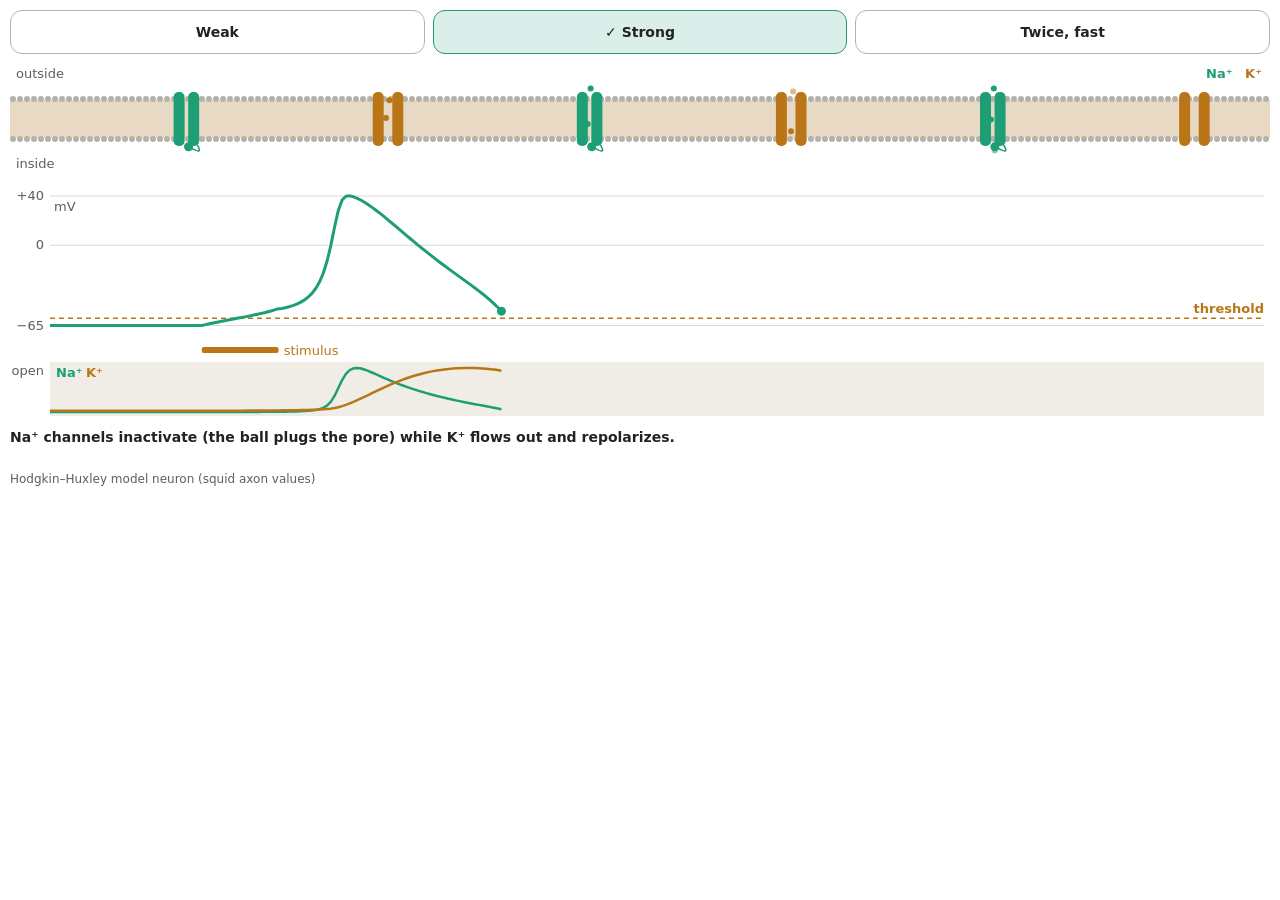
==== content/assets/action-potential-model.html @ f96d9caf "A2-L3: live Hodgkin–Huxley action potential (visuals overhaul pilot) Co-Authored-By: Claude Opus 5.5" ====
<!doctype html>
<html lang="en"><head><meta charset="utf-8"><meta name="color-scheme" content="light dark"><meta name="viewport" content="width=device-width, initial-scale=1">
<!--
  The action potential, computed live from the Hodgkin–Huxley model (1952; modern sign convention,
  rest −65 mV, squid-axon constants at 6.3 °C). Nothing on screen is hand-drawn: the voltage trace,
  how open the Na⁺ and K⁺ channels are, the inactivation "ball", the ion flow and the threshold line
  all come from the same simulation, so the timing and order of events are the model's, not an artist's.
  Top: a patch of membrane with three Na⁺ channels (activation opens the pore, a ball-and-chain
  inactivation gate plugs it) and three K⁺ channels. Middle: membrane voltage. Bottom: the fraction of
  Na⁺ and K⁺ channels open. Buttons replay a weak stimulus (sub-threshold), a strong one (a spike) or
  two strong ones 5 ms apart (the second fails: refractory period).
-->
<style>
  :root{--text:#22221f;--muted:#5f5e5a;--line:#dcdad1;--line-strong:#b4b2a9;--surface-2:#efede6;--na:#1D9E75;--k:#ba7517;--lipid:#e8d9c4;}
  @media (prefers-color-scheme:dark){:root{--text:#f1efe8;--muted:#b4b2a9;--line:#3a3a37;--line-strong:#5f5e5a;--surface-2:#2c2c2a;--na:#32c48f;--k:#ef9f27;--lipid:#4a4237;}}
  html,body{background:transparent;margin:0}
  body{font-family:-apple-system,BlinkMacSystemFont,"SF Pro Text",system-ui,sans-serif;color:var(--text);font-size:14px;padding:10px 10px 8px}
  .seg{display:flex;gap:8px;margin:0 0 8px}
  .seg button{flex:1;min-height:44px;border:1.5px solid var(--line-strong);border-radius:12px;background:transparent;color:var(--text);font:inherit;font-weight:600;cursor:pointer;padding:0 4px}
  .seg button.sel{border-color:var(--na);background:color-mix(in srgb,var(--na) 16%,transparent)}
  .seg button.sel::before{content:"✓ ";font-weight:800}
  canvas{display:block;width:100%}
  .say{min-height:40px;margin:6px 0 0;font-weight:600;line-height:1.4}
  .src{margin:4px 0 0;font-size:12px;color:var(--muted)}
</style></head>
<body>
  <div class="seg" role="radiogroup" aria-label="Stimulus">
    <button data-run="weak" role="radio" aria-checked="false">Weak</button>
    <button data-run="strong" role="radio" aria-checked="true" class="sel">Strong</button>
    <button data-run="twice" role="radio" aria-checked="false">Twice, fast</button>
  </div>
  <canvas id="c" role="img" aria-label="A patch of membrane with sodium and potassium channels above a live voltage trace and a plot of how many of each channel are open."></canvas>
  <p class="say" id="say" aria-live="polite"></p>
  <p class="src">Hodgkin–Huxley model neuron (squid axon values)</p>
<script>
(function () {
  // ---------- the model ----------
  var DT = 0.01, T = 16, PULSE_AT = 2, PULSE_MS = 1, SECOND_AT = 7;
  var ENA = 50, EK = -77, EL = -54.387, GNA = 120, GK = 36, GL = 0.3;
  function rates(V) {
    var x = V + 40, y = V + 55;
    return [
      Math.abs(x) < 1e-6 ? 1 : 0.1 * x / (1 - Math.exp(-x / 10)), 4 * Math.exp(-(V + 65) / 18),
      0.07 * Math.exp(-(V + 65) / 20), 1 / (1 + Math.exp(-(V + 35) / 10)),
      Math.abs(y) < 1e-6 ? 0.1 : 0.01 * y / (1 - Math.exp(-y / 10)), 0.125 * Math.exp(-(V + 65) / 80)];
  }
  // Runs T ms; pulses = [[start, amplitude µA/cm²], ...]. Returns one sample per 0.05 ms.
  function simulate(pulses) {
    var V = -65, r = rates(V), m = r[0] / (r[0] + r[1]), h = r[2] / (r[2] + r[3]), n = r[4] / (r[4] + r[5]);
    var out = [], steps = Math.round(T / DT);
    for (var i = 0; i <= steps; i++) {
      var t = i * DT, I = 0;
      for (var p = 0; p < pulses.length; p++) if (t >= pulses[p][0] && t < pulses[p][0] + PULSE_MS) I += pulses[p][1];
      if (i % 5 === 0) out.push({ t: t, V: V, m: m, h: h, n: n, gna: GNA * m * m * m * h, gk: GK * n * n * n * n, I: I });
      r = rates(V);
      var dV = I - GNA * m * m * m * h * (V - ENA) - GK * n * n * n * n * (V - EK) - GL * (V - EL);
      V += DT * dV;
      m += DT * (r[0] * (1 - m) - r[1] * m); h += DT * (r[2] * (1 - h) - r[3] * h); n += DT * (r[4] * (1 - n) - r[5] * n);
    }
    return out;
  }
  var peak = function (run) { return run.reduce(function (a, s) { return Math.max(a, s.V); }, -99); };
  // Threshold isn't typed in: find the smallest 1 ms pulse that fires, and the voltage it reaches.
  var lo = 0, hi = 40;
  for (var k = 0; k < 24; k++) { var mid = (lo + hi) / 2; if (peak(simulate([[PULSE_AT, mid]])) > 0) hi = mid; else lo = mid; }
  var TH_AMP = hi, edge = simulate([[PULSE_AT, hi]]);
  var TH_V = edge[Math.round((PULSE_AT + PULSE_MS) / 0.05)].V;
  var RUNS = {
    weak: simulate([[PULSE_AT, TH_AMP * 0.6]]),
    strong: simulate([[PULSE_AT, TH_AMP * 2]]),
    twice: simulate([[PULSE_AT, TH_AMP * 2], [SECOND_AT, TH_AMP * 2]])
  };
  var GNA_MAX = RUNS.strong.reduce(function (a, s) { return Math.max(a, s.gna); }, 0);
  var GK_MAX = RUNS.strong.reduce(function (a, s) { return Math.max(a, s.gk); }, 0);
  var M3_MAX = RUNS.strong.reduce(function (a, s) { return Math.max(a, s.m * s.m * s.m); }, 0);
  var H_REST = RUNS.strong[0].h;

  // ---------- what the readout says, from the model's state ----------
  function phase(run, i, name) {
    var s = run[i], t = s.t;
    if (t < PULSE_AT) return 'At rest. A few K⁺ channels are open; Na⁺ channels are closed.';
    if (name === 'weak') return s.I > 0 ? 'A weak stimulus nudges the voltage up…'
      : 'Below threshold: K⁺ and leak currents win, and it settles back to rest. No spike.';
    if (name === 'twice' && t >= SECOND_AT) return 'Second stimulus, 5 ms later: most Na⁺ channels are still inactivated, so no spike. This is the refractory period.';
    if (s.I > 0) return 'A strong stimulus pushes the voltage past threshold…';
    var rising = i + 1 < run.length && run[i + 1].V > s.V;
    if (rising && s.V > TH_V) return 'Na⁺ channels open, Na⁺ rushes in, which opens more: the positive-feedback upstroke.';
    if (s.V > -40 || (s.gk / GK_MAX > 0.5 && s.V > -60)) return 'Na⁺ channels inactivate (the ball plugs the pore) while K⁺ flows out and repolarizes.';
    if (s.V < -66) return 'Undershoot: K⁺ channels close slowly, so the voltage dips below rest before recovering.';
    return 'Back toward rest.';
  }

  // ---------- drawing ----------
  var cv = document.getElementById('c'), ctx = cv.getContext('2d'), say = document.getElementById('say');
  var W = 0, H = 0, col = {};
  function readColors() {
    var cs = getComputedStyle(document.documentElement);
    ['text', 'muted', 'line', 'line-strong', 'surface-2', 'na', 'k', 'lipid'].forEach(function (k) { col[k] = cs.getPropertyValue('--' + k).trim(); });
  }
  function size() {
    W = cv.clientWidth || 320; H = Math.round(Math.min(360, Math.max(300, W * 1.05)));
    var d = window.devicePixelRatio || 1;
    cv.width = Math.round(W * d); cv.height = Math.round(H * d); cv.style.height = H + 'px';
    ctx.setTransform(d, 0, 0, d, 0, 0);
  }
  var MEM_H = 112, PLOT_T = 0, PLOT_B = 0, G_T = 0, G_B = 0, PL = 40, PR = 0;
  function layout() { PR = W - 6; PLOT_T = MEM_H + 22; PLOT_B = H - 78; G_T = H - 60; G_B = H - 6; }
  var vy = function (V) { return PLOT_T + (40 - V) / (40 + 80) * (PLOT_B - PLOT_T); };
  var tx = function (t) { return PL + t / T * (PR - PL); };
  function label(s, x, y, c, align, weight) {
    ctx.fillStyle = c; ctx.font = (weight || 600) + ' 13px -apple-system,system-ui,sans-serif';
    ctx.textAlign = align || 'left'; ctx.fillText(s, x, y);
  }

  // Ions in flight: {x, y0, y1, p (0–1 progress), na: bool}
  var ions = [];
  var CH = [{ na: true, f: 0.14 }, { na: false, f: 0.30 }, { na: true, f: 0.46 }, { na: false, f: 0.62 }, { na: true, f: 0.78 }, { na: false, f: 0.94 }];
  function membrane(s) {
    var top = 34, bot = 80;
    label('outside', 6, 16, col.muted, 'left', 400); label('inside', 6, MEM_H - 6, col.muted, 'left', 400);
    label('Na⁺', W - 64, 16, col.na); label('K⁺', W - 8, 16, col.k, 'right');
    // bilayer: two rows of heads with tails
    ctx.fillStyle = col.lipid; ctx.fillRect(0, top + 4, W, bot - top - 8);
    for (var x = 3; x < W; x += 7) {
      ctx.fillStyle = col['line-strong'];
      ctx.beginPath(); ctx.arc(x, top + 3, 3, 0, 6.283); ctx.fill();
      ctx.beginPath(); ctx.arc(x, bot - 3, 3, 0, 6.283); ctx.fill();
    }
    CH.forEach(function (c) {
      var x = c.f * W, open, color = c.na ? col.na : col.k;
      if (c.na) open = Math.min(1, s.m * s.m * s.m / M3_MAX); else open = Math.min(1, s.gk / GK_MAX);
      var gap = 2 + 7 * open, w = 11;
      ctx.fillStyle = color;
      roundRect(x - gap / 2 - w, top - 4, w, bot - top + 8, 5); roundRect(x + gap / 2, top - 4, w, bot - top + 8, 5);
      if (c.na) { // inactivation ball on a chain, hanging inside; it swings into the pore as h falls
        var inact = Math.max(0, Math.min(1, 1 - s.h / H_REST)), bx = x + 16 - 16 * inact, by = bot + 16 - 13 * inact;
        ctx.strokeStyle = color; ctx.lineWidth = 1.5;
        ctx.beginPath(); ctx.moveTo(x + gap / 2 + w - 2, bot + 3); ctx.quadraticCurveTo(x + 18, bot + 14, bx, by); ctx.stroke();
        ctx.beginPath(); ctx.arc(bx, by, 4.5, 0, 6.283); ctx.fill();
      }
    });
    // current through each channel type sets how many ions set off this frame
    var naFlux = s.gna * (ENA - s.V) / (GNA_MAX * 100), kFlux = s.gk * (s.V - EK) / (GK_MAX * 100);
    CH.forEach(function (c) {
      var f = c.na ? naFlux : kFlux;
      if (Math.random() < f * 0.4) ions.push({ x: c.f * W, y0: c.na ? 22 : MEM_H - 16, y1: c.na ? MEM_H - 16 : 22, p: 0, na: c.na });
    });
    ions = ions.filter(function (o) { return o.p < 1; });
    ions.forEach(function (o) {
      o.p += 0.06;
      ctx.globalAlpha = o.p < 0.8 ? 1 : (1 - o.p) * 5;
      ctx.fillStyle = o.na ? col.na : col.k;
      ctx.beginPath(); ctx.arc(o.x + Math.sin(o.p * 9) * 2, o.y0 + (o.y1 - o.y0) * o.p, 3, 0, 6.283); ctx.fill();
    });
    ctx.globalAlpha = 1;
  }
  function roundRect(x, y, w, h, r) { ctx.beginPath(); ctx.moveTo(x + r, y); ctx.arcTo(x + w, y, x + w, y + h, r); ctx.arcTo(x + w, y + h, x, y + h, r); ctx.arcTo(x, y + h, x, y, r); ctx.arcTo(x, y, x + w, y, r); ctx.fill(); }

  function plots(run, upto) {
    // axes, ticks and the threshold the model found
    ctx.strokeStyle = col.line; ctx.lineWidth = 1;
    [40, 0, -65].forEach(function (v) { ctx.beginPath(); ctx.moveTo(PL, vy(v)); ctx.lineTo(PR, vy(v)); ctx.stroke(); });
    label('+40', PL - 6, vy(40) + 4, col.muted, 'right', 400); label('0', PL - 6, vy(0) + 4, col.muted, 'right', 400);
    label('−65', PL - 6, vy(-65) + 4, col.muted, 'right', 400); label('mV', PL + 4, vy(40) + 15, col.muted, 'left', 400);
    ctx.setLineDash([5, 4]); ctx.strokeStyle = col.k; ctx.lineWidth = 1.5;
    ctx.beginPath(); ctx.moveTo(PL, vy(TH_V)); ctx.lineTo(PR, vy(TH_V)); ctx.stroke(); ctx.setLineDash([]);
    label('threshold', PR, vy(TH_V) - 5, col.k, 'right');
    // stimulus marks under the trace
    var stims = name === 'twice' ? [PULSE_AT, SECOND_AT] : [PULSE_AT];
    stims.forEach(function (t0, j) {
      if (run[upto].t < t0) return;
      ctx.fillStyle = col.k; roundRect(tx(t0), PLOT_B + 3, tx(Math.min(t0 + PULSE_MS, run[upto].t)) - tx(t0) + 1, 6, 2);
      if (!j) label('stimulus', tx(t0 + PULSE_MS) + 6, PLOT_B + 11, col.k, 'left', 400);
    });
    // voltage
    ctx.strokeStyle = col.na; ctx.lineWidth = 3; ctx.lineJoin = 'round'; ctx.beginPath();
    for (var i = 0; i <= upto; i++) { var s = run[i]; i ? ctx.lineTo(tx(s.t), vy(s.V)) : ctx.moveTo(tx(s.t), vy(s.V)); }
    ctx.stroke();
    var cur = run[upto]; ctx.fillStyle = col.na; ctx.beginPath(); ctx.arc(tx(cur.t), vy(cur.V), 4.5, 0, 6.283); ctx.fill();
    // fraction of channels open
    ctx.fillStyle = col['surface-2']; ctx.fillRect(PL, G_T, PR - PL, G_B - G_T);
    [['gna', GNA_MAX, col.na], ['gk', GK_MAX, col.k]].forEach(function (g) {
      ctx.strokeStyle = g[2]; ctx.lineWidth = 2.5; ctx.beginPath();
      for (var i = 0; i <= upto; i++) { var s = run[i], y = G_B - 4 - Math.min(1, s[g[0]] / g[1]) * (G_B - G_T - 10); i ? ctx.lineTo(tx(s.t), y) : ctx.moveTo(tx(s.t), y); }
      ctx.stroke();
    });
    label('open', PL - 6, G_T + 13, col.muted, 'right', 400);
    label('Na⁺', PL + 6, G_T + 15, col.na); label('K⁺', PL + 36, G_T + 15, col.k);
  }

  // ---------- playback: 1 ms of model time takes 250 ms ----------
  var name = 'strong', start = 0, holdUntil = 0, still = matchMedia('(prefers-reduced-motion: reduce)').matches;
  function frame(now) {
    var run = RUNS[name], last = run.length - 1, i;
    if (still) i = last;
    else {
      if (!start) start = now;
      var ms = (now - start) / 250; i = Math.min(last, Math.round(ms / 0.05));
      if (i === last && !holdUntil) holdUntil = now + 2200;
      if (holdUntil && now > holdUntil) { start = now; holdUntil = 0; ions = []; i = 0; }
    }
    ctx.clearRect(0, 0, W, H);
    membrane(run[i]); plots(run, i);
    var text = still ? phase(run, name === 'strong' ? Math.round(4.2 / 0.05) : last, name) : phase(run, i, name);
    if (say.textContent !== text) say.textContent = text;
    if (!still) requestAnimationFrame(frame);
  }
  document.querySelectorAll('.seg button').forEach(function (b) {
    b.onclick = function () {
      name = b.dataset.run; start = 0; holdUntil = 0; ions = [];
      document.querySelectorAll('.seg button').forEach(function (x) { var on = x === b; x.classList.toggle('sel', on); x.setAttribute('aria-checked', String(on)); });
      if (still) requestAnimationFrame(frame);
    };
  });
  readColors(); size(); layout();
  matchMedia('(prefers-color-scheme: dark)').addEventListener('change', function () { readColors(); if (still) requestAnimationFrame(frame); });
  addEventListener('resize', function () { size(); layout(); if (still) requestAnimationFrame(frame); });
  requestAnimationFrame(frame);
})();
</script>
</body></html>
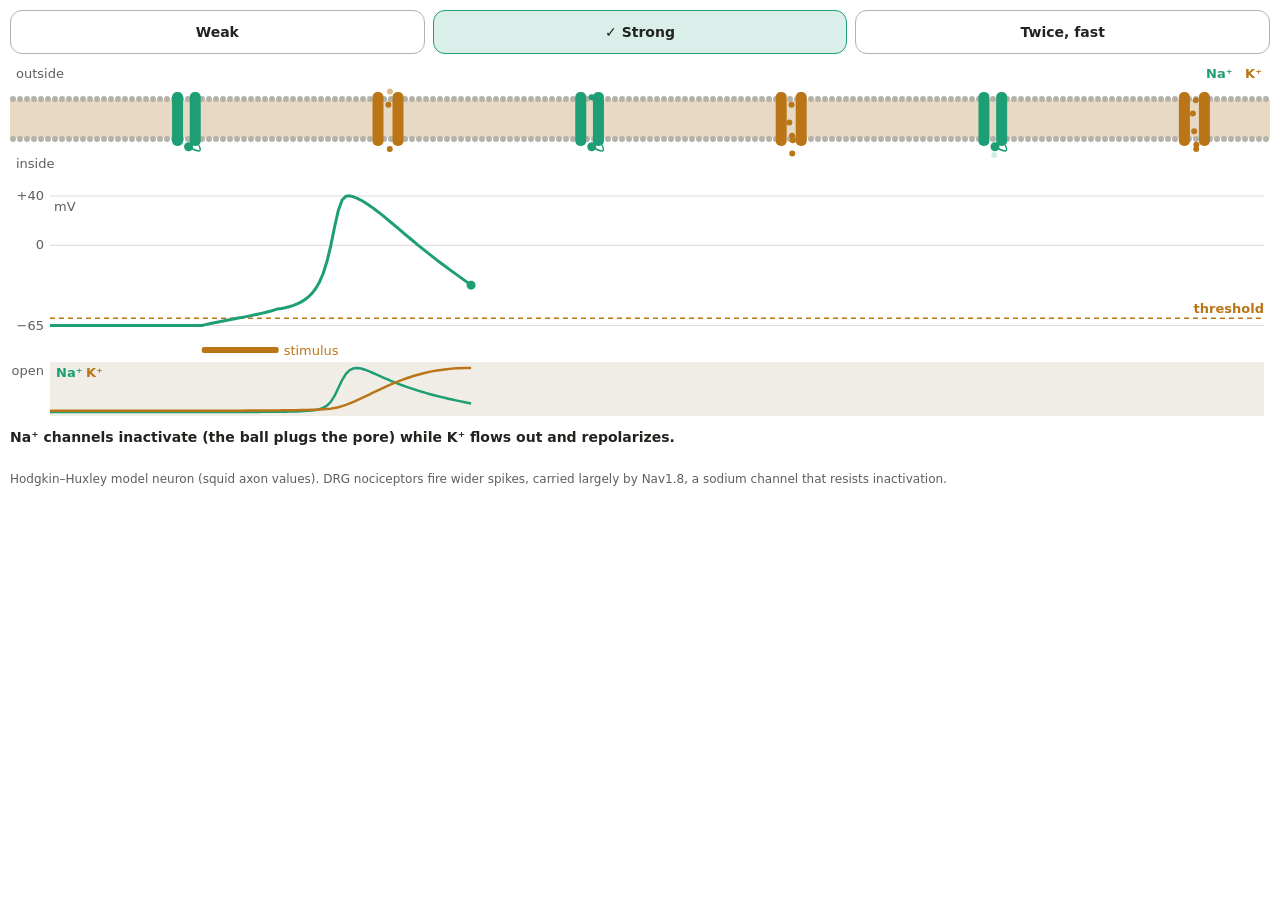
==== commit 0c3773b3: "Add C6–C12 and D4–D8 (44 lessons) with review fixes; colon crypts in gut wall; DRG note on AP model;" ====
--- a/content/assets/action-potential-model.html
+++ b/content/assets/action-potential-model.html
@@ -31,7 +31,7 @@
   </div>
   <canvas id="c" role="img" aria-label="A patch of membrane with sodium and potassium channels above a live voltage trace and a plot of how many of each channel are open."></canvas>
   <p class="say" id="say" aria-live="polite"></p>
-  <p class="src">Hodgkin–Huxley model neuron (squid axon values)</p>
+  <p class="src">Hodgkin–Huxley model neuron (squid axon values). DRG nociceptors fire wider spikes, carried largely by Nav1.8, a sodium channel that resists inactivation.</p>
 <script>
 (function () {
   // ---------- the model ----------
